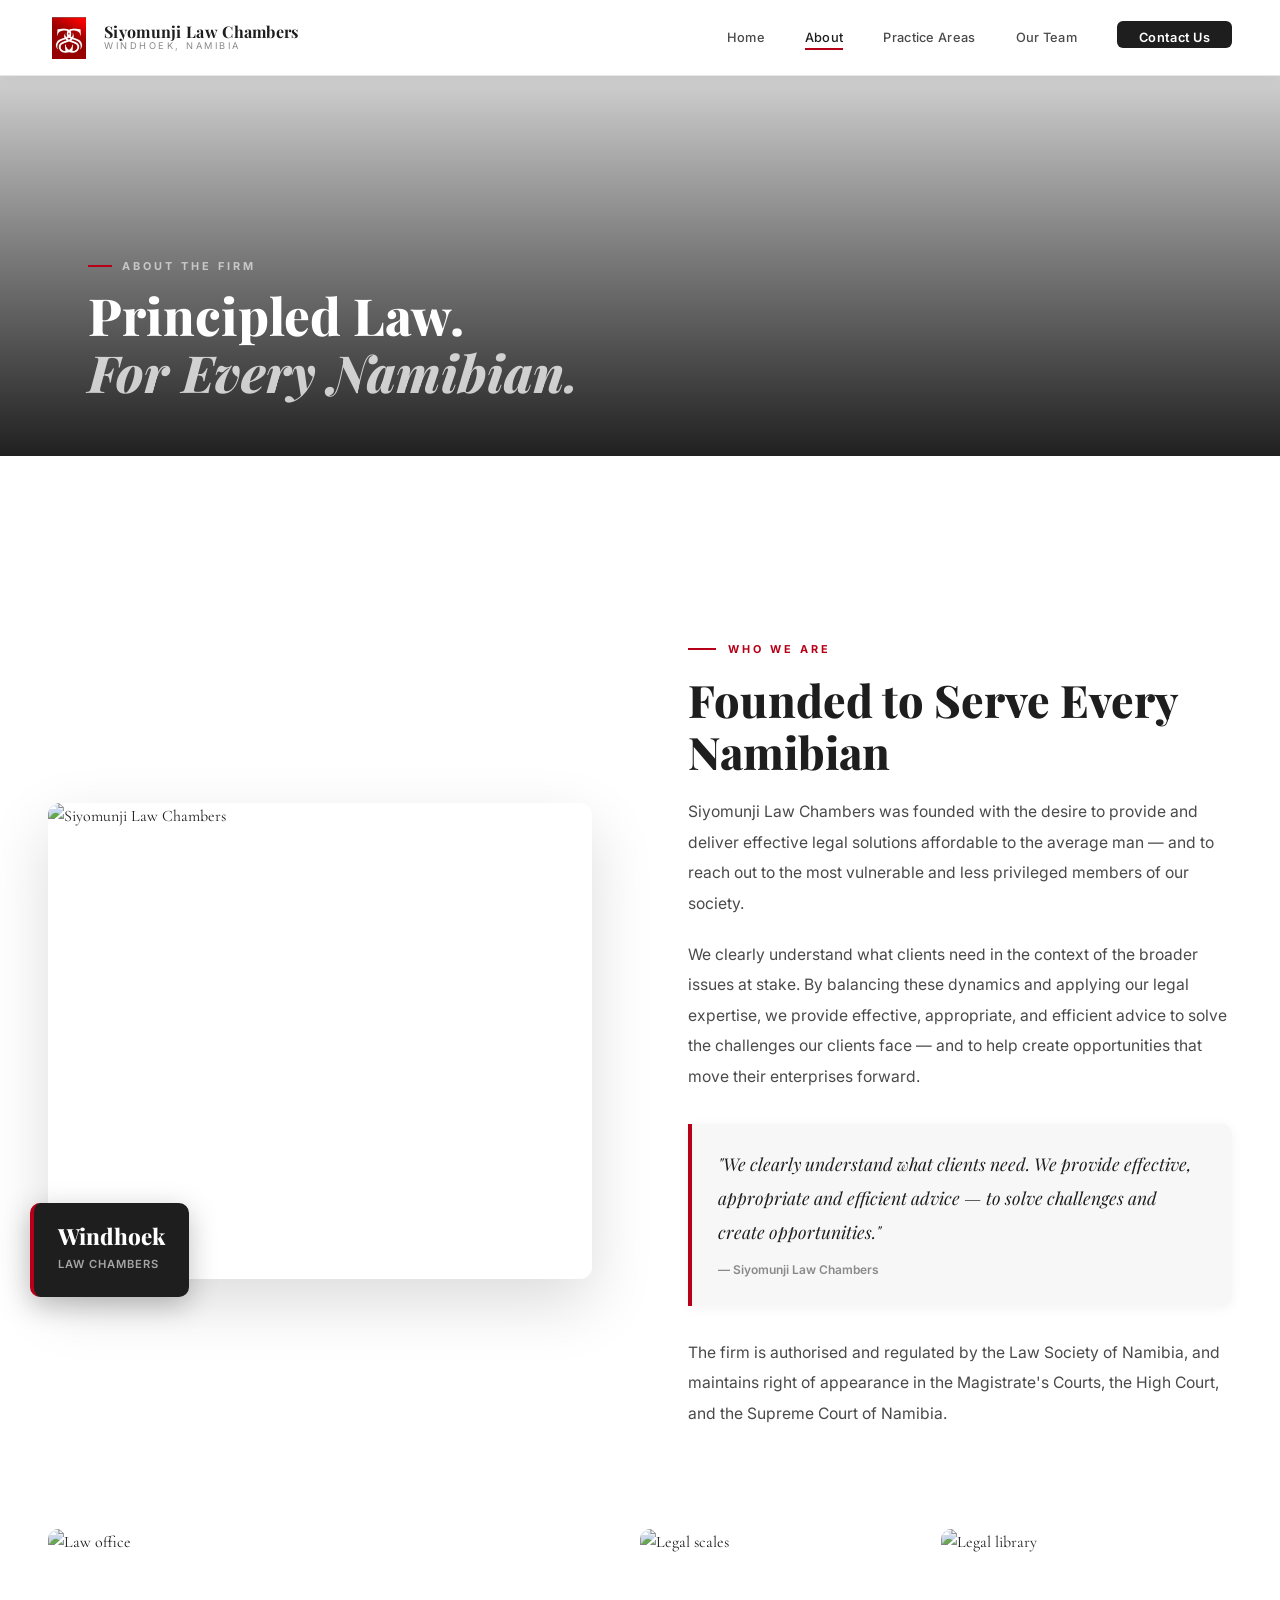
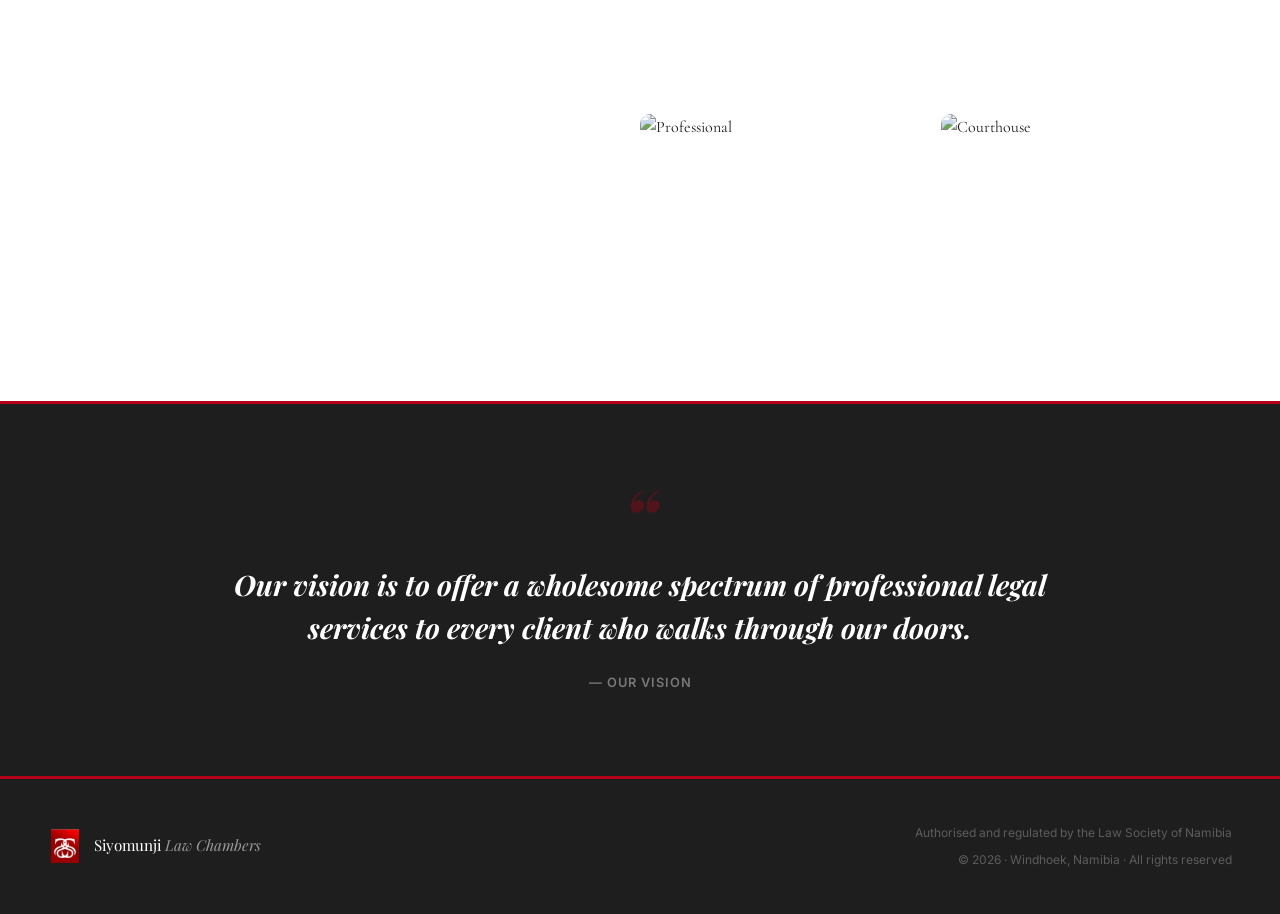
==== about.html @ d8ace4d2 "Reduce site image sizes by 30%" ====
<!DOCTYPE html>
<html lang="en">
<head>
  <meta charset="UTF-8"/><meta name="viewport" content="width=device-width, initial-scale=1.0"/>
  <title>About — Siyomunji Law Chambers</title>
  <meta name="description" content="About Siyomunji Law Chambers — founded to deliver effective, affordable legal solutions to every Namibian."/>
  <link href="https://fonts.googleapis.com/css2?family=Playfair+Display:ital,wght@0,700;0,800;1,700&family=Cormorant+Garamond:ital,wght@0,400;0,600;1,400&family=Inter:wght@300;400;500;600;700&display=swap" rel="stylesheet"/>
  <link rel="stylesheet" href="styles.css"/>
</head>
<body>
<nav>
  <a href="index.html" class="nav-brand">
    <img src="logo.png" alt="Siyomunji Law Chambers" class="nav-logo"/>
    <div class="nav-brand-text">
      <span class="nav-brand-name">Siyomunji Law Chambers</span>
      <span class="nav-brand-sub">Windhoek, Namibia</span>
    </div>
  </a>
  <ul class="nav-links" id="navLinks">
    <li><a href="index.html">Home</a></li>
    <li><a href="about.html" class="active">About</a></li>
    <li><a href="practice.html">Practice Areas</a></li>
    <li><a href="team.html">Our Team</a></li>
    <li><a href="contact.html" class="nav-cta">Contact Us</a></li>
  </ul>
  <button class="hamburger" id="hamburger" aria-label="Toggle menu"><span></span><span></span><span></span></button>
</nav>

<div class="page-hero">
  <div class="page-hero-bg" style="background-image:url('https://images.unsplash.com/photo-1453945619913-79ec89a82c51?auto=format&fit=crop&w=1800&q=85');"></div>
  <div class="page-hero-overlay"></div>
  <div class="page-hero-content">
    <div class="page-hero-eyebrow">About the Firm</div>
    <h1>Principled Law.<br><em>For Every Namibian.</em></h1>
  </div>
</div>

<section class="about-section">
  <div class="section-inner">
    <div class="about-layout">
      <div class="about-photo-wrap fade-up">
        <img class="about-photo" src="https://images.unsplash.com/photo-1568992687947-868a62a9f521?auto=format&fit=crop&w=800&q=85" alt="Siyomunji Law Chambers" loading="lazy"/>
        <div class="about-badge">
          <strong>Windhoek</strong>
          <span>Law Chambers</span>
        </div>
      </div>
      <div class="about-text fade-up">
        <div class="eyebrow">Who We Are</div>
        <h2 class="section-h" style="color:var(--dark)">Founded to Serve Every Namibian</h2>
        <p>Siyomunji Law Chambers was founded with the desire to provide and deliver effective legal solutions affordable to the average man — and to reach out to the most vulnerable and less privileged members of our society.</p>
        <p>We clearly understand what clients need in the context of the broader issues at stake. By balancing these dynamics and applying our legal expertise, we provide effective, appropriate, and efficient advice to solve the challenges our clients face — and to help create opportunities that move their enterprises forward.</p>
        <blockquote class="pull">
          <p>"We clearly understand what clients need. We provide effective, appropriate and efficient advice — to solve challenges and create opportunities."</p>
          <cite>— Siyomunji Law Chambers</cite>
        </blockquote>
        <p>The firm is authorised and regulated by the Law Society of Namibia, and maintains right of appearance in the Magistrate's Courts, the High Court, and the Supreme Court of Namibia.</p>
      </div>
    </div>
    <div class="about-gallery">
      <div class="about-gallery-item fade-up"><img src="https://images.unsplash.com/photo-1611532736597-de2d4265fba3?auto=format&fit=crop&w=900&q=80" alt="Law office" loading="lazy"/></div>
      <div class="about-gallery-item fade-up"><img src="https://images.unsplash.com/photo-1589829545856-d10d557cf95f?auto=format&fit=crop&w=600&q=80" alt="Legal scales" loading="lazy"/></div>
      <div class="about-gallery-item fade-up"><img src="https://images.unsplash.com/photo-1521587760476-6c12a4b040da?auto=format&fit=crop&w=600&q=80" alt="Legal library" loading="lazy"/></div>
      <div class="about-gallery-item fade-up"><img src="https://images.unsplash.com/photo-1507679799987-c73779587ccf?auto=format&fit=crop&w=600&q=80" alt="Professional" loading="lazy"/></div>
      <div class="about-gallery-item fade-up"><img src="https://images.unsplash.com/photo-1542744094-3a31f272c490?auto=format&fit=crop&w=600&q=80" alt="Courthouse" loading="lazy"/></div>
    </div>
  </div>
</section>

<div class="quote-strip">
  <blockquote>Our vision is to offer a wholesome spectrum of professional legal services to every client who walks through our doors.</blockquote>
  <cite>— Our Vision</cite>
</div>

<footer>
  <div class="footer-brand">
    <img src="logo.png" alt="Siyomunji Law Chambers" class="footer-logo"/>
    <span class="footer-brand-text">Siyomunji <em>Law Chambers</em></span>
  </div>
  <div class="footer-right">
    <small>Authorised and regulated by the Law Society of Namibia</small><br>
    <small>&copy; 2026 &middot; Windhoek, Namibia &middot; All rights reserved</small>
  </div>
</footer>
<button class="back-top" id="backTop" aria-label="Back to top"><svg viewBox="0 0 24 24" fill="none" stroke="currentColor" stroke-width="2.5" stroke-linecap="round" stroke-linejoin="round"><polyline points="18 15 12 9 6 15"/></svg></button>
<script>
  window.scrollTo(0,0);
  const obs = new IntersectionObserver(entries => { entries.forEach(e => { if (e.isIntersecting) e.target.classList.add('visible'); }); }, { threshold: 0.1 });
  document.querySelectorAll('.fade-up').forEach(el => obs.observe(el));
  const ham = document.getElementById('hamburger'); const nav = document.getElementById('navLinks');
  ham.addEventListener('click', () => { ham.classList.toggle('open'); nav.classList.toggle('open'); });
  const bt = document.getElementById('backTop');
  window.addEventListener('scroll', () => { bt.classList.toggle('show', window.scrollY > 400); });
  bt.addEventListener('click', () => window.scrollTo({ top: 0, behavior: 'smooth' }));
</script>
</body>
</html>
---- styles.css ----
/* ── RESET & VARS ──────────────────────────────── */
*, *::before, *::after { box-sizing: border-box; margin: 0; padding: 0; }

:root {
  --image-scale: 0.7;
  --crimson:  #b50018;
  --crimson2: #8a0013;
  --dark:     #1e1e1e;
  --charcoal: #2c2c2c;
  --grey:     #4a4a4a;
  --midgrey:  #8a8a8a;
  --lightgrey:#e8e8e8;
  --offwhite: #f7f7f7;
  --cream:    #f0f0f0;
  --white:    #ffffff;
  --text:     #1e1e1e;
  --muted:    #6a6a6a;
}

html { scroll-behavior: smooth; }
body {
  font-family: 'Cormorant Garamond', Georgia, serif;
  color: var(--text); background: var(--white);
  line-height: 1.7; overflow-x: hidden;
}
::-webkit-scrollbar { width: 5px; }
::-webkit-scrollbar-track { background: var(--dark); }
::-webkit-scrollbar-thumb { background: var(--crimson); border-radius: 3px; }

/* ── NAV ───────────────────────────────────────── */
nav {
  position: fixed; top: 0; left: 0; right: 0; z-index: 200;
  display: flex; align-items: center; justify-content: space-between;
  padding: 0 3rem; height: 76px;
  background: rgba(255,255,255,0.97);
  backdrop-filter: blur(20px);
  border-bottom: 1px solid var(--lightgrey);
  box-shadow: 0 1px 12px rgba(0,0,0,0.06);
}
.nav-brand { display: flex; align-items: center; gap: 14px; text-decoration: none; }
.nav-logo { width: 42px; height: 42px; object-fit: contain; }
.nav-brand-text { display: flex; flex-direction: column; line-height: 1.15; }
.nav-brand-name {
  font-family: 'Playfair Display', serif;
  font-size: 1rem; font-weight: 700; color: var(--dark); letter-spacing: 0.3px;
}
.nav-brand-sub {
  font-size: 0.58rem; color: var(--midgrey);
  letter-spacing: 2.5px; text-transform: uppercase; font-family: 'Inter', sans-serif;
}
.nav-links { display: flex; gap: 2.5rem; list-style: none; align-items: center; }
.nav-links a {
  font-family: 'Inter', sans-serif;
  color: var(--grey); font-size: 0.8rem;
  font-weight: 500; text-decoration: none; letter-spacing: 0.3px;
  transition: color 0.2s; position: relative; padding-bottom: 3px;
}
.nav-links a::after {
  content: ''; position: absolute; bottom: -2px; left: 0; right: 0;
  height: 2px; background: var(--crimson);
  transform: scaleX(0); transition: transform 0.25s; transform-origin: left;
}
.nav-links a:hover { color: var(--dark); }
.nav-links a:hover::after, .nav-links a.active::after { transform: scaleX(1); }
.nav-links a.active { color: var(--dark); }
.nav-cta {
  background: var(--dark) !important; color: var(--white) !important;
  padding: 9px 22px; border-radius: 6px; font-weight: 600 !important;
  font-family: 'Inter', sans-serif !important; transition: background 0.2s !important;
}
.nav-cta::after { display: none !important; }
.nav-cta:hover { background: var(--crimson) !important; }

/* ── HAMBURGER ─────────────────────────────────── */
.hamburger {
  display: none; flex-direction: column; justify-content: center;
  gap: 5px; cursor: pointer; padding: 6px; background: none; border: none;
}
.hamburger span { display: block; width: 24px; height: 2px; background: var(--dark); border-radius: 2px; transition: all 0.3s; }
.hamburger.open span:nth-child(1) { transform: translateY(7px) rotate(45deg); }
.hamburger.open span:nth-child(2) { opacity: 0; }
.hamburger.open span:nth-child(3) { transform: translateY(-7px) rotate(-45deg); }

/* ── BUTTONS ───────────────────────────────────── */
.btn {
  display: inline-block; padding: 14px 34px; border-radius: 6px;
  font-family: 'Inter', sans-serif; font-weight: 600; font-size: 0.88rem;
  text-decoration: none; transition: all 0.25s; cursor: pointer; letter-spacing: 0.3px;
}
.btn-primary { background: var(--dark); color: var(--white); box-shadow: 0 4px 16px rgba(0,0,0,0.18); }
.btn-primary:hover { background: var(--crimson); transform: translateY(-2px); box-shadow: 0 10px 28px rgba(181,0,24,0.3); }
.btn-ghost { background: rgba(255,255,255,0.1); color: var(--white); border: 1px solid rgba(255,255,255,0.3); }
.btn-ghost:hover { background: rgba(255,255,255,0.2); border-color: rgba(255,255,255,0.55); }
.btn-outline { background: transparent; color: var(--dark); border: 2px solid var(--dark); }
.btn-outline:hover { background: var(--dark); color: var(--white); }

/* ── PAGE HERO ─────────────────────────────────── */
.page-hero {
  height: 380px; position: relative;
  display: flex; align-items: flex-end; overflow: hidden; margin-top: 76px;
}
.page-hero-bg { position: absolute; inset: 0; background-size: cover; background-position: center 30%; }
.page-hero-overlay {
  position: absolute; inset: 0;
  background: linear-gradient(to top, rgba(20,20,20,0.95) 0%, rgba(20,20,20,0.55) 55%, rgba(20,20,20,0.2) 100%);
}
.page-hero-content { position: relative; z-index: 1; width: 100%; max-width: 1200px; margin: 0 auto; padding: 0 3rem 3.5rem; }
.page-hero-eyebrow {
  display: inline-flex; align-items: center; gap: 10px;
  font-family: 'Inter', sans-serif; font-size: 0.68rem; font-weight: 700;
  letter-spacing: 3px; text-transform: uppercase; color: rgba(255,255,255,0.6); margin-bottom: 0.75rem;
}
.page-hero-eyebrow::before { content: ''; display: block; width: 24px; height: 2px; background: var(--crimson); }
.page-hero h1 {
  font-family: 'Playfair Display', serif;
  font-size: clamp(2.4rem, 4vw, 3.8rem); font-weight: 800; color: var(--white); line-height: 1.1;
}
.page-hero h1 em { color: rgba(255,255,255,0.75); font-style: italic; }

/* ── SECTION COMMONS ───────────────────────────── */
.section-inner { max-width: 1200px; margin: 0 auto; }
.eyebrow {
  display: inline-flex; align-items: center; gap: 12px;
  font-family: 'Inter', sans-serif; font-size: 0.68rem; font-weight: 700;
  letter-spacing: 3px; text-transform: uppercase; color: var(--crimson); margin-bottom: 1rem;
}
.eyebrow::before { content: ''; display: block; width: 28px; height: 2px; background: currentColor; }
.section-h {
  font-family: 'Playfair Display', serif;
  font-size: clamp(2rem, 3.5vw, 3rem); font-weight: 800; line-height: 1.15; margin-bottom: 1.25rem;
}
.section-sub {
  font-family: 'Inter', sans-serif; font-size: 1rem; color: var(--muted); max-width: 600px; line-height: 1.85;
}

/* ── CRED BAR ──────────────────────────────────── */
.cred-bar { background: var(--dark); border-top: 3px solid var(--crimson); padding: 0 3rem; }
.cred-inner { max-width: 1200px; margin: 0 auto; display: flex; align-items: stretch; }
.cred-item {
  flex: 1; display: flex; align-items: center; gap: 1rem;
  padding: 1.75rem 1.5rem; border-right: 1px solid rgba(255,255,255,0.07);
}
.cred-item:last-child { border-right: none; }
.cred-icon { width: 36px; height: 36px; flex-shrink: 0; display: flex; align-items: center; justify-content: center; }
.cred-icon svg { width: 20px; height: 20px; }
.cred-item h4 { font-family: 'Inter', sans-serif; font-size: 0.82rem; font-weight: 700; color: var(--white); margin-bottom: 2px; }
.cred-item p { font-family: 'Inter', sans-serif; font-size: 0.72rem; color: rgba(255,255,255,0.38); line-height: 1.4; }

/* ── IMAGE STRIP ───────────────────────────────── */
.img-strip { display: grid; grid-template-columns: 1fr 1fr 1fr; height: calc(300px * var(--image-scale)); overflow: hidden; }
.img-strip-item { position: relative; overflow: hidden; }
.img-strip-item img { width: 100%; height: 100%; object-fit: cover; filter: brightness(0.6) saturate(0.5) grayscale(0.3); transition: transform 0.6s, filter 0.4s; display: block; }
.img-strip-item:hover img { transform: scale(1.06); filter: brightness(0.45) saturate(0.4) grayscale(0.2); }
.img-strip-label {
  position: absolute; bottom: 1.25rem; left: 1.5rem;
  font-family: 'Inter', sans-serif; font-size: 0.68rem; font-weight: 700;
  letter-spacing: 2.5px; text-transform: uppercase; color: var(--white);
  border-left: 2px solid var(--crimson); padding-left: 10px;
}

/* ── VALUES SECTION ────────────────────────────── */
.values-section { padding: 7rem 3rem; background: var(--offwhite); }
.values-grid { display: grid; grid-template-columns: repeat(3,1fr); gap: 2rem; margin-top: 3.5rem; }
.val-card {
  background: var(--white); border-radius: 12px; padding: 2.25rem 2rem;
  border: 1px solid var(--lightgrey); border-top: 3px solid var(--crimson);
  box-shadow: 0 2px 12px rgba(0,0,0,0.04); transition: transform 0.3s, box-shadow 0.3s;
}
.val-card:hover { transform: translateY(-4px); box-shadow: 0 12px 36px rgba(0,0,0,0.1); }
.val-icon { width: 44px; height: 44px; background: var(--dark); border-radius: 8px; display: flex; align-items: center; justify-content: center; margin-bottom: 1.25rem; }
.val-icon svg { width: 22px; height: 22px; }
.val-card h3 { font-family: 'Playfair Display', serif; font-size: 1.25rem; font-weight: 700; color: var(--dark); margin-bottom: 0.65rem; }
.val-card p { font-family: 'Inter', sans-serif; font-size: 0.9rem; color: var(--muted); line-height: 1.8; }

/* ── ABOUT SECTION ─────────────────────────────── */
.about-section { padding: 7rem 3rem; background: var(--white); }
.about-layout { display: grid; grid-template-columns: 1fr 1fr; gap: 6rem; align-items: center; margin-top: 4rem; }
.about-photo-wrap { position: relative; }
.about-photo { width: 100%; aspect-ratio: 8/7; object-fit: cover; border-radius: 12px; display: block; box-shadow: 0 24px 64px rgba(0,0,0,0.14); filter: grayscale(15%); }
.about-badge {
  position: absolute; bottom: -18px; left: -18px;
  background: var(--dark); border-radius: 10px; padding: 1.25rem 1.5rem;
  box-shadow: 0 8px 28px rgba(0,0,0,0.25); color: var(--white);
  border-left: 4px solid var(--crimson);
}
.about-badge strong { display: block; font-family: 'Playfair Display', serif; font-size: 1.4rem; font-weight: 800; line-height: 1.2; }
.about-badge span { font-family: 'Inter', sans-serif; font-size: 0.7rem; font-weight: 600; opacity: 0.6; text-transform: uppercase; letter-spacing: 1px; }
.about-text p { font-family: 'Inter', sans-serif; font-size: 0.98rem; color: var(--grey); line-height: 1.95; margin-bottom: 1.25rem; }
blockquote.pull {
  margin: 2rem 0; padding: 1.4rem 1.6rem;
  background: var(--offwhite); border-left: 4px solid var(--crimson); border-radius: 0 10px 10px 0;
  box-shadow: 0 2px 12px rgba(0,0,0,0.05);
}
blockquote.pull p { font-family: 'Playfair Display', serif; font-size: 1.1rem; font-style: italic; color: var(--dark); margin: 0 0 0.4rem; }
blockquote.pull cite { font-family: 'Inter', sans-serif; font-size: 0.75rem; color: var(--midgrey); font-style: normal; font-weight: 600; }

/* ── ABOUT GALLERY ─────────────────────────────── */
.about-gallery { display: grid; grid-template-columns: 2fr 1fr 1fr; grid-template-rows: calc(250px * var(--image-scale)) calc(250px * var(--image-scale)); gap: 10px; margin-top: 5rem; }
.about-gallery-item { border-radius: 10px; overflow: hidden; }
.about-gallery-item img { width: 100%; height: 100%; object-fit: cover; filter: grayscale(20%) saturate(0.85); transition: transform 0.5s, filter 0.4s; display: block; }
.about-gallery-item:hover img { transform: scale(1.05); filter: grayscale(0%) saturate(1); }
.about-gallery-item:first-child { grid-row: 1 / 3; }

/* ── PRACTICE / SERVICES ───────────────────────── */
.practice-section { padding: 7rem 3rem; background: var(--charcoal); }
.practice-section .section-h { color: var(--white); }
.practice-section .section-sub { color: rgba(255,255,255,0.45); }
.practice-grid { display: grid; grid-template-columns: repeat(2,1fr); gap: 1.5rem; margin-top: 3.5rem; }
.prac-card { border-radius: 12px; overflow: hidden; border: 1px solid rgba(255,255,255,0.07); transition: all 0.3s; }
.prac-img { width: 100%; height: calc(200px * var(--image-scale)); object-fit: cover; display: block; filter: brightness(0.4) grayscale(0.5); transition: filter 0.4s, transform 0.4s; }
.prac-card:hover .prac-img { filter: brightness(0.3) grayscale(0.3); transform: scale(1.04); }
.prac-body { padding: 1.5rem 1.75rem 1.875rem; background: rgba(30,30,30,0.96); }
.prac-line { width: 28px; height: 2px; background: var(--crimson); border-radius: 2px; margin-bottom: 0.75rem; transition: width 0.3s; }
.prac-card:hover .prac-line { width: 56px; }
.prac-body h3 { font-family: 'Playfair Display', serif; font-size: 1.15rem; font-weight: 700; color: var(--white); margin-bottom: 0.5rem; }
.prac-body ul { list-style: none; margin-top: 0.6rem; }
.prac-body ul li { font-family: 'Inter', sans-serif; font-size: 0.82rem; color: rgba(255,255,255,0.42); line-height: 1.9; padding-left: 1rem; position: relative; }
.prac-body ul li::before { content: '—'; position: absolute; left: 0; color: var(--crimson); font-size: 0.7rem; top: 0.3rem; }

/* ── TEAM SECTION ──────────────────────────────── */
.team-section { padding: 7rem 3rem; background: var(--offwhite); }
.team-grid { display: grid; grid-template-columns: repeat(4,1fr); gap: 1.75rem; margin-top: 3.5rem; }
.team-card { background: var(--white); border-radius: 12px; overflow: hidden; box-shadow: 0 2px 14px rgba(0,0,0,0.07); transition: transform 0.3s, box-shadow 0.3s; }
.team-card:hover { transform: translateY(-4px); box-shadow: 0 14px 40px rgba(0,0,0,0.12); }
.team-photo { width: 100%; aspect-ratio: 10/7; object-fit: cover; display: block; filter: grayscale(25%); transition: filter 0.3s; }
.team-card:hover .team-photo { filter: grayscale(0%); }
.team-info { padding: 1.25rem 1.25rem 1.5rem; border-top: 3px solid var(--crimson); }
.team-info h4 { font-family: 'Playfair Display', serif; font-size: 1rem; font-weight: 700; color: var(--dark); margin-bottom: 4px; }
.team-info span { font-family: 'Inter', sans-serif; font-size: 0.72rem; font-weight: 600; color: var(--midgrey); letter-spacing: 0.5px; text-transform: uppercase; }

/* ── PARTNER FEATURE ───────────────────────────── */
.partner-section { padding: 7rem 3rem; background: var(--white); }
.partner-layout { display: grid; grid-template-columns: 1fr 1.4fr; gap: 5rem; align-items: center; margin-top: 4rem; }
.partner-photo-wrap { position: relative; }
.partner-photo { width: 100%; aspect-ratio: 15/14; object-fit: cover; border-radius: 12px; display: block; box-shadow: 0 24px 64px rgba(0,0,0,0.12); filter: grayscale(15%); }
.partner-badge {
  position: absolute; top: 2rem; right: -1.5rem;
  background: var(--dark); color: var(--white); border-radius: 8px;
  padding: 1rem 1.25rem; text-align: center;
  box-shadow: 0 8px 24px rgba(0,0,0,0.2); border-top: 3px solid var(--crimson);
}
.partner-badge strong { display: block; font-family: 'Playfair Display', serif; font-size: 1.8rem; font-weight: 800; line-height: 1; }
.partner-badge span { font-family: 'Inter', sans-serif; font-size: 0.65rem; font-weight: 600; letter-spacing: 1px; text-transform: uppercase; opacity: 0.6; }
.partner-text p { font-family: 'Inter', sans-serif; font-size: 0.97rem; color: var(--grey); line-height: 1.95; margin-bottom: 1.1rem; }
.partner-expertise { margin-top: 2rem; }
.partner-expertise h4 { font-family: 'Inter', sans-serif; font-size: 0.7rem; font-weight: 700; letter-spacing: 2px; text-transform: uppercase; color: var(--crimson); margin-bottom: 1rem; }
.expertise-tags { display: flex; flex-wrap: wrap; gap: 0.5rem; }
.etag { font-family: 'Inter', sans-serif; font-size: 0.78rem; font-weight: 600; padding: 5px 13px; border-radius: 100px; background: var(--offwhite); border: 1px solid var(--lightgrey); color: var(--dark); }

/* ── QUOTE / CTA STRIP ─────────────────────────── */
.quote-strip { background: var(--dark); padding: 5rem 3rem; text-align: center; border-top: 3px solid var(--crimson); }
.quote-strip blockquote {
  max-width: 820px; margin: 0 auto;
  font-family: 'Playfair Display', serif; font-size: clamp(1.2rem,2.2vw,1.9rem);
  font-weight: 700; font-style: italic; color: var(--white); line-height: 1.5; margin-bottom: 1.25rem;
}
.quote-strip blockquote::before {
  content: '\201C'; display: block; font-size: 5rem; color: rgba(181,0,24,0.35);
  line-height: 0.8; margin-bottom: 1rem;
}
.quote-strip cite { font-family: 'Inter', sans-serif; font-size: 0.8rem; color: rgba(255,255,255,0.4); font-style: normal; font-weight: 600; letter-spacing: 1px; text-transform: uppercase; }

/* ── CONTACT SECTION ───────────────────────────── */
.contact-section { padding: 7rem 3rem; background: var(--offwhite); }
.contact-layout { display: grid; grid-template-columns: 1fr 1.4fr; gap: 4rem; align-items: start; margin-top: 3.5rem; }
.contact-stack { display: flex; flex-direction: column; gap: 1rem; }
.cinfo {
  display: flex; gap: 1.25rem; align-items: flex-start;
  background: var(--white); border-radius: 12px; padding: 1.4rem 1.5rem;
  border: 1px solid var(--lightgrey); transition: box-shadow 0.2s, transform 0.2s;
}
.cinfo:hover { box-shadow: 0 6px 24px rgba(0,0,0,0.08); transform: translateY(-2px); }
.cinfo-ico { width: 42px; height: 42px; flex-shrink: 0; background: var(--dark); border-radius: 8px; display: flex; align-items: center; justify-content: center; }
.cinfo-ico svg { width: 18px; height: 18px; }
.cinfo h4 { font-family: 'Inter', sans-serif; font-size: 0.65rem; font-weight: 700; letter-spacing: 2px; text-transform: uppercase; color: var(--crimson); margin-bottom: 4px; }
.cinfo p, .cinfo a { font-family: 'Inter', sans-serif; font-size: 0.92rem; color: var(--text); text-decoration: none; line-height: 1.6; }
.cinfo a:hover { color: var(--crimson); }

.contact-right { display: flex; flex-direction: column; gap: 1.5rem; }
.map-frame { border-radius: 14px; overflow: hidden; border: 1px solid var(--lightgrey); box-shadow: 0 6px 24px rgba(0,0,0,0.07); height: 260px; }
.map-frame iframe { width: 100%; height: 100%; border: none; display: block; }

.contact-form { background: var(--white); border-radius: 14px; padding: 2rem 2rem 2.25rem; border: 1px solid var(--lightgrey); box-shadow: 0 4px 16px rgba(0,0,0,0.05); }
.contact-form h3 { font-family: 'Playfair Display', serif; font-size: 1.35rem; font-weight: 700; color: var(--dark); margin-bottom: 1.25rem; }
.form-row { display: grid; grid-template-columns: 1fr 1fr; gap: 1rem; }
.form-group { display: flex; flex-direction: column; gap: 6px; margin-bottom: 1rem; }
.form-group label { font-family: 'Inter', sans-serif; font-size: 0.68rem; font-weight: 700; letter-spacing: 1.5px; text-transform: uppercase; color: var(--muted); }
.form-group input, .form-group select, .form-group textarea {
  border: 1px solid var(--lightgrey); border-radius: 8px; padding: 11px 14px;
  font-size: 0.92rem; font-family: 'Inter', sans-serif; color: var(--text);
  background: var(--offwhite); transition: border-color 0.2s, box-shadow 0.2s; outline: none;
}
.form-group input:focus, .form-group select:focus, .form-group textarea:focus {
  border-color: var(--dark); box-shadow: 0 0 0 3px rgba(30,30,30,0.08); background: var(--white);
}
.form-group textarea { resize: vertical; min-height: 110px; }
.form-status { font-family: 'Inter', sans-serif; font-size: 0.85rem; padding: 10px 14px; border-radius: 7px; display: none; margin-top: 0.5rem; }
.form-status.success { background: #f0f9f0; color: #2e7d32; border: 1px solid #c8e6c9; display: block; }
.form-status.error { background: #fdf3f3; color: #c62828; border: 1px solid #f5c6c6; display: block; }

/* ── HOURS BLOCK ───────────────────────────────── */
.hours-block { background: var(--white); border-radius: 12px; padding: 1.5rem; border: 1px solid var(--lightgrey); }
.hours-block h4 { font-family: 'Inter', sans-serif; font-size: 0.65rem; font-weight: 700; letter-spacing: 2px; text-transform: uppercase; color: var(--crimson); margin-bottom: 1rem; }
.hrow { display: flex; justify-content: space-between; font-family: 'Inter', sans-serif; font-size: 0.875rem; padding: 9px 0; border-bottom: 1px solid var(--cream); color: var(--grey); }
.hrow:last-child { border-bottom: none; }
.hrow span:last-child { font-weight: 700; color: var(--dark); }

/* ── FOOTER ────────────────────────────────────── */
footer {
  background: var(--dark); padding: 2.5rem 3rem;
  display: flex; flex-wrap: wrap; align-items: center; justify-content: space-between; gap: 1rem;
  border-top: 3px solid var(--crimson);
}
.footer-brand { display: flex; align-items: center; gap: 12px; }
.footer-logo { width: 34px; height: 34px; object-fit: contain; }
.footer-brand-text { font-family: 'Playfair Display', serif; color: var(--white); font-size: 0.95rem; }
.footer-brand-text em { color: rgba(255,255,255,0.55); font-style: italic; }
.footer-right { text-align: right; }
footer small { font-family: 'Inter', sans-serif; color: rgba(255,255,255,0.28); font-size: 0.75rem; line-height: 1.8; }

/* ── FADE / BACK-TO-TOP ────────────────────────── */
.fade-up { opacity: 0; transform: translateY(22px); transition: opacity 0.55s ease, transform 0.55s ease; }
.fade-up.visible { opacity: 1; transform: translateY(0); }
.back-top {
  position: fixed; bottom: 2rem; right: 2rem; z-index: 300;
  width: 44px; height: 44px; border-radius: 50%;
  background: var(--dark); color: var(--white); border: none; cursor: pointer;
  display: flex; align-items: center; justify-content: center;
  box-shadow: 0 4px 16px rgba(0,0,0,0.25);
  opacity: 0; transform: translateY(12px); transition: opacity 0.3s, transform 0.3s; pointer-events: none;
}
.back-top.show { opacity: 1; transform: translateY(0); pointer-events: auto; }
.back-top:hover { background: var(--crimson); }
.back-top svg { width: 18px; height: 18px; }

/* ── RESPONSIVE ────────────────────────────────── */
@media (max-width: 960px) {
  nav { padding: 0 1.5rem; }
  .about-layout, .partner-layout { grid-template-columns: 1fr; gap: 3.5rem; }
  .practice-grid { grid-template-columns: 1fr 1fr; }
  .team-grid { grid-template-columns: 1fr 1fr; }
  .values-grid { grid-template-columns: 1fr 1fr; }
  .contact-layout { grid-template-columns: 1fr; }
  .about-gallery { grid-template-columns: 1fr 1fr; grid-template-rows: calc(200px * var(--image-scale)) calc(200px * var(--image-scale)); }
  .about-gallery-item:first-child { grid-row: auto; }
  .img-strip { grid-template-columns: 1fr 1fr; }
  .img-strip-item:last-child { display: none; }
  .cred-inner { flex-wrap: wrap; }
  .cred-item { flex: 1 1 45%; border-right: none; border-bottom: 1px solid rgba(255,255,255,0.05); }
  .about-section, .practice-section, .contact-section, .values-section, .team-section, .partner-section { padding: 5rem 1.5rem; }
  .page-hero-content { padding: 0 1.5rem 3rem; }
  .quote-strip { padding: 4rem 1.5rem; }
  .cred-bar { padding: 0 1.5rem; }
}
@media (max-width: 600px) {
  .nav-links { display: none; flex-direction: column; gap: 0; position: fixed; top: 76px; left: 0; right: 0; background: rgba(255,255,255,0.98); padding: 1.5rem 2rem 2rem; border-bottom: 1px solid var(--lightgrey); box-shadow: 0 8px 24px rgba(0,0,0,0.1); }
  .nav-links.open { display: flex; }
  .nav-links li { width: 100%; }
  .nav-links a { display: block; padding: 0.75rem 0; font-size: 1rem; color: var(--dark); border-bottom: 1px solid var(--lightgrey); }
  .nav-links a::after { display: none; }
  .nav-cta { display: inline-block; margin-top: 0.75rem; text-align: center; }
  .hamburger { display: flex; }
  .practice-grid { grid-template-columns: 1fr; }
  .team-grid { grid-template-columns: 1fr 1fr; }
  .values-grid { grid-template-columns: 1fr; }
  .img-strip { grid-template-columns: 1fr; }
  .img-strip-item:not(:first-child) { display: none; }
  .form-row { grid-template-columns: 1fr; }
  .about-gallery { grid-template-columns: 1fr; grid-template-rows: repeat(3, calc(180px * var(--image-scale))); }
  .partner-badge { right: 0; top: 1rem; }
  footer { padding: 2rem 1.5rem; }
  .footer-right { text-align: left; }
}
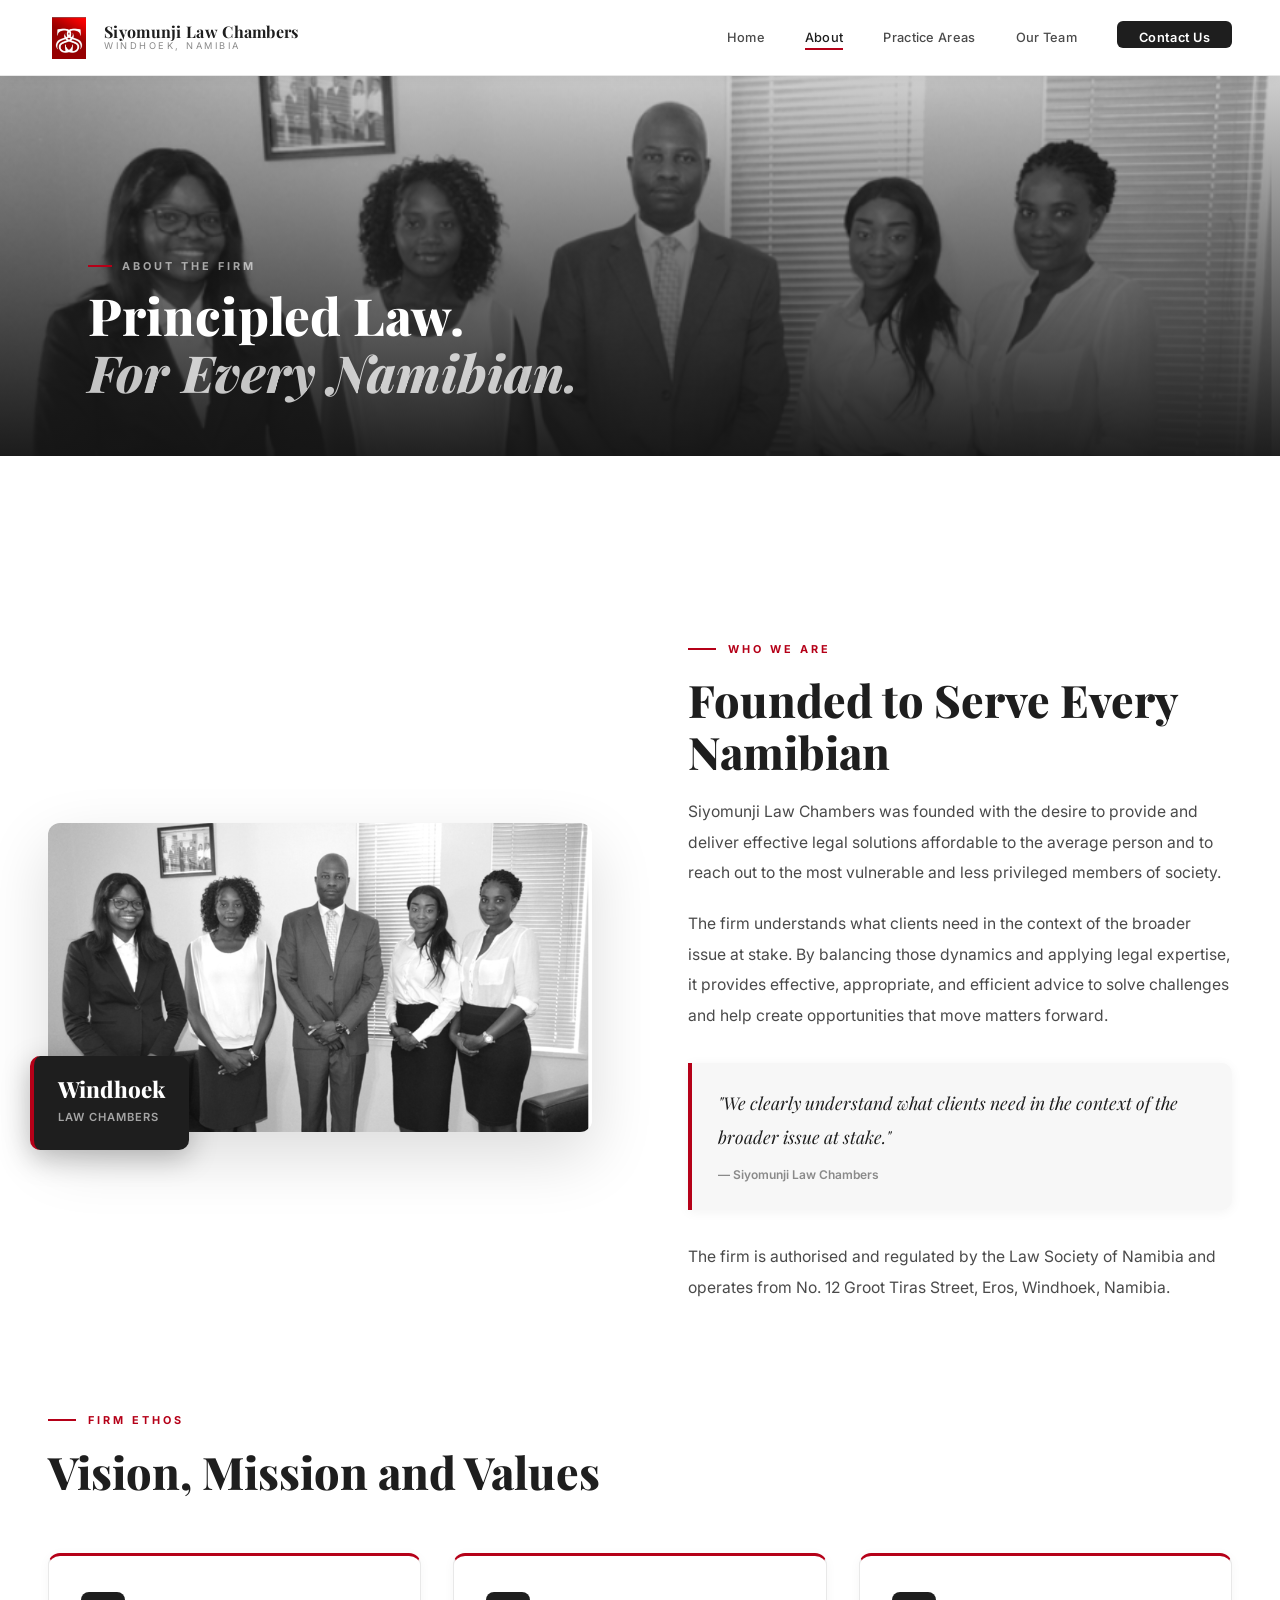
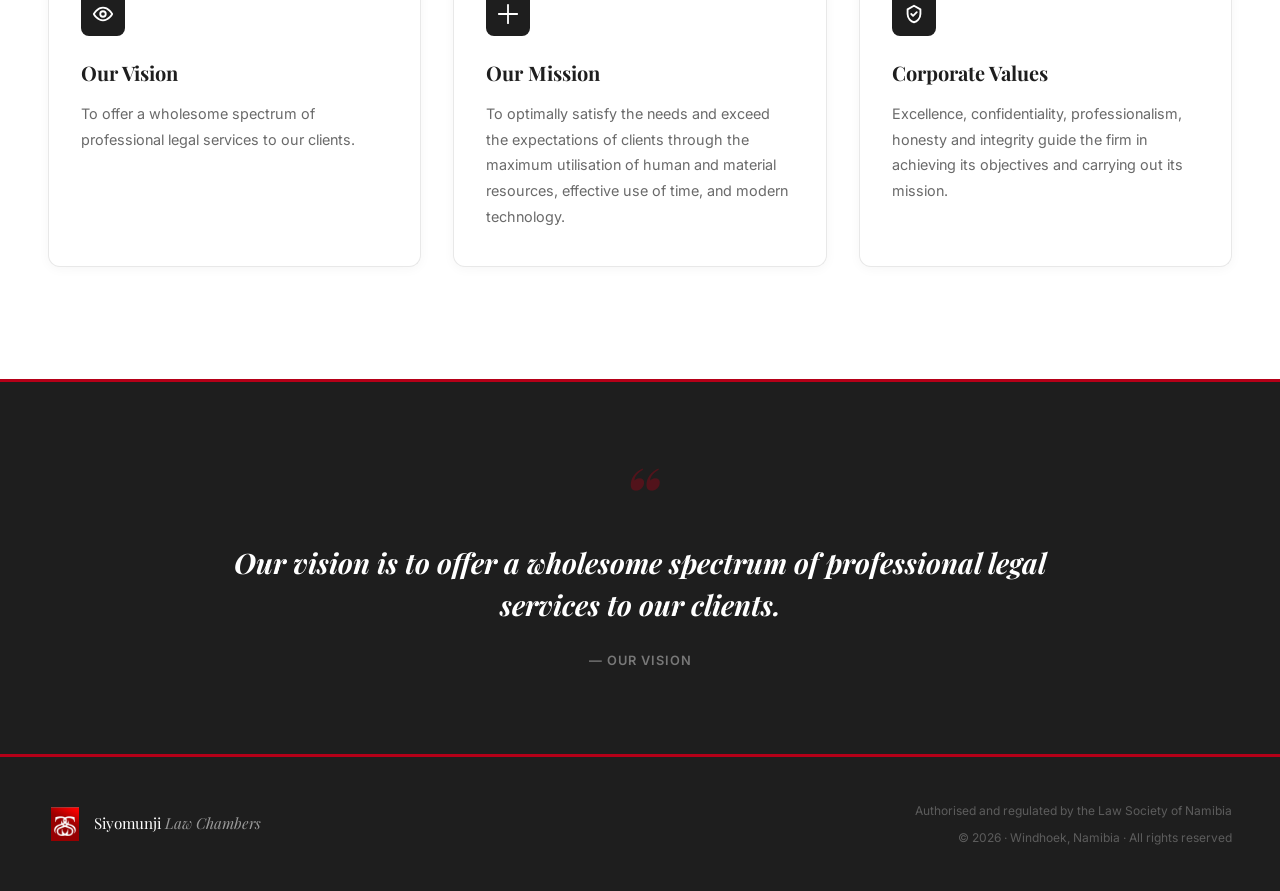
==== commit d0e8b5d9: "feat: update site pages, styles, and add team/founder images Co-Authored-By: Claude Sonnet 4.6 <nore" ====
--- a/about.html
+++ b/about.html
@@ -2,8 +2,8 @@
 <html lang="en">
 <head>
   <meta charset="UTF-8"/><meta name="viewport" content="width=device-width, initial-scale=1.0"/>
-  <title>About — Siyomunji Law Chambers</title>
-  <meta name="description" content="About Siyomunji Law Chambers — founded to deliver effective, affordable legal solutions to every Namibian."/>
+  <title>About - Siyomunji Law Chambers</title>
+  <meta name="description" content="About Siyomunji Law Chambers - founded to provide effective legal solutions affordable to the average person and to serve vulnerable members of society."/>
   <link href="https://fonts.googleapis.com/css2?family=Playfair+Display:ital,wght@0,700;0,800;1,700&family=Cormorant+Garamond:ital,wght@0,400;0,600;1,400&family=Inter:wght@300;400;500;600;700&display=swap" rel="stylesheet"/>
   <link rel="stylesheet" href="styles.css"/>
 </head>
@@ -27,7 +27,7 @@
 </nav>
 
 <div class="page-hero">
-  <div class="page-hero-bg" style="background-image:url('https://images.unsplash.com/photo-1453945619913-79ec89a82c51?auto=format&fit=crop&w=1800&q=85');"></div>
+  <div class="page-hero-bg" style="background-image:url('team%20picture.png');background-position:center 22%;"></div>
   <div class="page-hero-overlay"></div>
   <div class="page-hero-content">
     <div class="page-hero-eyebrow">About the Firm</div>
@@ -39,7 +39,7 @@
   <div class="section-inner">
     <div class="about-layout">
       <div class="about-photo-wrap fade-up">
-        <img class="about-photo" src="https://images.unsplash.com/photo-1568992687947-868a62a9f521?auto=format&fit=crop&w=800&q=85" alt="Siyomunji Law Chambers" loading="lazy"/>
+        <img class="about-photo" src="team picture.png" alt="Siyomunji Law Chambers staff complement" loading="lazy"/>
         <div class="about-badge">
           <strong>Windhoek</strong>
           <span>Law Chambers</span>
@@ -48,28 +48,43 @@
       <div class="about-text fade-up">
         <div class="eyebrow">Who We Are</div>
         <h2 class="section-h" style="color:var(--dark)">Founded to Serve Every Namibian</h2>
-        <p>Siyomunji Law Chambers was founded with the desire to provide and deliver effective legal solutions affordable to the average man — and to reach out to the most vulnerable and less privileged members of our society.</p>
-        <p>We clearly understand what clients need in the context of the broader issues at stake. By balancing these dynamics and applying our legal expertise, we provide effective, appropriate, and efficient advice to solve the challenges our clients face — and to help create opportunities that move their enterprises forward.</p>
+        <p>Siyomunji Law Chambers was founded with the desire to provide and deliver effective legal solutions affordable to the average person and to reach out to the most vulnerable and less privileged members of society.</p>
+        <p>The firm understands what clients need in the context of the broader issue at stake. By balancing those dynamics and applying legal expertise, it provides effective, appropriate, and efficient advice to solve challenges and help create opportunities that move matters forward.</p>
         <blockquote class="pull">
-          <p>"We clearly understand what clients need. We provide effective, appropriate and efficient advice — to solve challenges and create opportunities."</p>
-          <cite>— Siyomunji Law Chambers</cite>
+          <p>"We clearly understand what clients need in the context of the broader issue at stake."</p>
+          <cite>&mdash; Siyomunji Law Chambers</cite>
         </blockquote>
-        <p>The firm is authorised and regulated by the Law Society of Namibia, and maintains right of appearance in the Magistrate's Courts, the High Court, and the Supreme Court of Namibia.</p>
+        <p>The firm is authorised and regulated by the Law Society of Namibia and operates from No. 12 Groot Tiras Street, Eros, Windhoek, Namibia.</p>
       </div>
     </div>
-    <div class="about-gallery">
-      <div class="about-gallery-item fade-up"><img src="https://images.unsplash.com/photo-1611532736597-de2d4265fba3?auto=format&fit=crop&w=900&q=80" alt="Law office" loading="lazy"/></div>
-      <div class="about-gallery-item fade-up"><img src="https://images.unsplash.com/photo-1589829545856-d10d557cf95f?auto=format&fit=crop&w=600&q=80" alt="Legal scales" loading="lazy"/></div>
-      <div class="about-gallery-item fade-up"><img src="https://images.unsplash.com/photo-1521587760476-6c12a4b040da?auto=format&fit=crop&w=600&q=80" alt="Legal library" loading="lazy"/></div>
-      <div class="about-gallery-item fade-up"><img src="https://images.unsplash.com/photo-1507679799987-c73779587ccf?auto=format&fit=crop&w=600&q=80" alt="Professional" loading="lazy"/></div>
-      <div class="about-gallery-item fade-up"><img src="https://images.unsplash.com/photo-1542744094-3a31f272c490?auto=format&fit=crop&w=600&q=80" alt="Courthouse" loading="lazy"/></div>
+
+    <div style="margin-top:5rem;">
+      <div class="eyebrow">Firm Ethos</div>
+      <h2 class="section-h" style="color:var(--dark)">Vision, Mission and Values</h2>
+      <div class="values-grid">
+        <div class="val-card fade-up">
+          <div class="val-icon"><svg viewBox="0 0 24 24" fill="none" stroke="white" stroke-width="2" stroke-linecap="round" stroke-linejoin="round"><path d="M2 12s3.5-7 10-7 10 7 10 7-3.5 7-10 7-10-7-10-7Z"/><circle cx="12" cy="12" r="3"/></svg></div>
+          <h3>Our Vision</h3>
+          <p>To offer a wholesome spectrum of professional legal services to our clients.</p>
+        </div>
+        <div class="val-card fade-up">
+          <div class="val-icon"><svg viewBox="0 0 24 24" fill="none" stroke="white" stroke-width="2" stroke-linecap="round" stroke-linejoin="round"><path d="M12 2v20"/><path d="M2 12h20"/></svg></div>
+          <h3>Our Mission</h3>
+          <p>To optimally satisfy the needs and exceed the expectations of clients through the maximum utilisation of human and material resources, effective use of time, and modern technology.</p>
+        </div>
+        <div class="val-card fade-up">
+          <div class="val-icon"><svg viewBox="0 0 24 24" fill="none" stroke="white" stroke-width="2" stroke-linecap="round" stroke-linejoin="round"><path d="m9 12 2 2 4-4"/><path d="M12 3l7 4v5c0 5-3.8 8.4-7 9-3.2-.6-7-4-7-9V7l7-4Z"/></svg></div>
+          <h3>Corporate Values</h3>
+          <p>Excellence, confidentiality, professionalism, honesty and integrity guide the firm in achieving its objectives and carrying out its mission.</p>
+        </div>
+      </div>
     </div>
   </div>
 </section>
 
 <div class="quote-strip">
-  <blockquote>Our vision is to offer a wholesome spectrum of professional legal services to every client who walks through our doors.</blockquote>
-  <cite>— Our Vision</cite>
+  <blockquote>Our vision is to offer a wholesome spectrum of professional legal services to our clients.</blockquote>
+  <cite>&mdash; Our Vision</cite>
 </div>
 
 <footer>
--- a/styles.css
+++ b/styles.css
@@ -176,7 +176,7 @@
 .about-section { padding: 7rem 3rem; background: var(--white); }
 .about-layout { display: grid; grid-template-columns: 1fr 1fr; gap: 6rem; align-items: center; margin-top: 4rem; }
 .about-photo-wrap { position: relative; }
-.about-photo { width: 100%; aspect-ratio: 8/7; object-fit: cover; border-radius: 12px; display: block; box-shadow: 0 24px 64px rgba(0,0,0,0.14); filter: grayscale(15%); }
+.about-photo { width: 100%; aspect-ratio: 8 / 4.55; object-fit: cover; border-radius: 12px; display: block; box-shadow: 0 24px 64px rgba(0,0,0,0.14); filter: grayscale(15%); }
 .about-badge {
   position: absolute; bottom: -18px; left: -18px;
   background: var(--dark); border-radius: 10px; padding: 1.25rem 1.5rem;
@@ -215,7 +215,7 @@
 .prac-body h3 { font-family: 'Playfair Display', serif; font-size: 1.15rem; font-weight: 700; color: var(--white); margin-bottom: 0.5rem; }
 .prac-body ul { list-style: none; margin-top: 0.6rem; }
 .prac-body ul li { font-family: 'Inter', sans-serif; font-size: 0.82rem; color: rgba(255,255,255,0.42); line-height: 1.9; padding-left: 1rem; position: relative; }
-.prac-body ul li::before { content: '—'; position: absolute; left: 0; color: var(--crimson); font-size: 0.7rem; top: 0.3rem; }
+.prac-body ul li::before { content: '-'; position: absolute; left: 0; color: var(--crimson); font-size: 0.7rem; top: 0.3rem; }
 
 /* ── TEAM SECTION ──────────────────────────────── */
 .team-section { padding: 7rem 3rem; background: var(--offwhite); }
@@ -227,12 +227,43 @@
 .team-info { padding: 1.25rem 1.25rem 1.5rem; border-top: 3px solid var(--crimson); }
 .team-info h4 { font-family: 'Playfair Display', serif; font-size: 1rem; font-weight: 700; color: var(--dark); margin-bottom: 4px; }
 .team-info span { font-family: 'Inter', sans-serif; font-size: 0.72rem; font-weight: 600; color: var(--midgrey); letter-spacing: 0.5px; text-transform: uppercase; }
+.staff-feature { display: grid; grid-template-columns: 1.15fr 1fr; gap: 2rem; margin-top: 3.5rem; align-items: center; }
+.staff-feature-photo {
+  overflow: hidden; border-radius: 12px;
+  box-shadow: 0 18px 48px rgba(0,0,0,0.12);
+}
+.staff-feature-photo img {
+  width: 100%; aspect-ratio: 16 / 10; object-fit: cover;
+  display: block; filter: grayscale(10%);
+}
+.staff-feature-card {
+  background: var(--white); border-radius: 12px; padding: 2rem;
+  border: 1px solid var(--lightgrey); box-shadow: 0 8px 28px rgba(0,0,0,0.06);
+}
+.staff-feature-card h3 {
+  font-family: 'Playfair Display', serif; font-size: 1.55rem;
+  color: var(--dark); margin-bottom: 0.8rem;
+}
+.staff-feature-card p {
+  font-family: 'Inter', sans-serif; font-size: 0.95rem;
+  color: var(--grey); line-height: 1.85; margin-bottom: 1rem;
+}
+.staff-points { list-style: none; display: grid; gap: 0.65rem; }
+.staff-points li {
+  font-family: 'Inter', sans-serif; font-size: 0.86rem; color: var(--dark);
+  padding-left: 1rem; position: relative;
+}
+.staff-points li::before {
+  content: '';
+  position: absolute; left: 0; top: 0.65rem;
+  width: 6px; height: 6px; border-radius: 999px; background: var(--crimson);
+}
 
 /* ── PARTNER FEATURE ───────────────────────────── */
 .partner-section { padding: 7rem 3rem; background: var(--white); }
 .partner-layout { display: grid; grid-template-columns: 1fr 1.4fr; gap: 5rem; align-items: center; margin-top: 4rem; }
-.partner-photo-wrap { position: relative; }
-.partner-photo { width: 100%; aspect-ratio: 15/14; object-fit: cover; border-radius: 12px; display: block; box-shadow: 0 24px 64px rgba(0,0,0,0.12); filter: grayscale(15%); }
+.partner-photo-wrap { position: relative; max-width: 65%; margin: 0 auto; }
+.partner-photo { width: 100%; aspect-ratio: 15/14; object-fit: cover; object-position: center top; border-radius: 12px; display: block; box-shadow: 0 24px 64px rgba(0,0,0,0.12); filter: grayscale(15%); }
 .partner-badge {
   position: absolute; top: 2rem; right: -1.5rem;
   background: var(--dark); color: var(--white); border-radius: 8px;
@@ -277,8 +308,83 @@
 .cinfo a:hover { color: var(--crimson); }
 
 .contact-right { display: flex; flex-direction: column; gap: 1.5rem; }
-.map-frame { border-radius: 14px; overflow: hidden; border: 1px solid var(--lightgrey); box-shadow: 0 6px 24px rgba(0,0,0,0.07); height: 260px; }
-.map-frame iframe { width: 100%; height: 100%; border: none; display: block; }
+.map-frame {
+  position: relative;
+  border-radius: 14px;
+  overflow: hidden;
+  border: 1px solid var(--lightgrey);
+  box-shadow: 0 6px 24px rgba(0,0,0,0.07);
+  min-height: 260px;
+  background:
+    linear-gradient(135deg, rgba(181,0,24,0.9), rgba(30,30,30,0.96)),
+    radial-gradient(circle at 18% 22%, rgba(255,255,255,0.14) 0, rgba(255,255,255,0.14) 9px, transparent 10px),
+    radial-gradient(circle at 74% 34%, rgba(255,255,255,0.1) 0, rgba(255,255,255,0.1) 7px, transparent 8px),
+    radial-gradient(circle at 32% 72%, rgba(255,255,255,0.08) 0, rgba(255,255,255,0.08) 12px, transparent 13px),
+    repeating-linear-gradient(25deg, rgba(255,255,255,0.08) 0 3px, transparent 3px 28px),
+    repeating-linear-gradient(-35deg, rgba(255,255,255,0.06) 0 2px, transparent 2px 34px);
+}
+.map-static {
+  position: relative;
+  min-height: 260px;
+  padding: 1.75rem;
+  display: flex;
+  align-items: flex-end;
+}
+.map-static::before {
+  content: '';
+  position: absolute;
+  inset: 0;
+  background:
+    radial-gradient(circle at 68% 36%, rgba(255,255,255,0.1) 0, rgba(255,255,255,0.1) 56px, transparent 57px),
+    radial-gradient(circle at 68% 36%, rgba(255,255,255,0.18) 0, rgba(255,255,255,0.18) 10px, transparent 11px);
+  pointer-events: none;
+}
+.map-card {
+  position: relative;
+  z-index: 1;
+  width: min(320px, 100%);
+  padding: 1.25rem 1.25rem 1.35rem;
+  border-radius: 12px;
+  background: rgba(255,255,255,0.95);
+  backdrop-filter: blur(10px);
+  box-shadow: 0 12px 36px rgba(0,0,0,0.2);
+}
+.map-card-label {
+  display: inline-flex;
+  align-items: center;
+  gap: 0.55rem;
+  margin-bottom: 0.7rem;
+  font-family: 'Inter', sans-serif;
+  font-size: 0.68rem;
+  font-weight: 700;
+  letter-spacing: 2px;
+  text-transform: uppercase;
+  color: var(--crimson);
+}
+.map-card-label::before {
+  content: '';
+  width: 10px;
+  height: 10px;
+  border-radius: 999px;
+  background: var(--crimson);
+  box-shadow: 0 0 0 6px rgba(181,0,24,0.12);
+}
+.map-card h3 {
+  font-family: 'Playfair Display', serif;
+  font-size: 1.3rem;
+  font-weight: 700;
+  color: var(--dark);
+  line-height: 1.15;
+  margin-bottom: 0.45rem;
+}
+.map-card p {
+  font-family: 'Inter', sans-serif;
+  font-size: 0.88rem;
+  line-height: 1.7;
+  color: var(--grey);
+  margin-bottom: 1rem;
+}
+.map-card .btn { width: 100%; text-align: center; }
 
 .contact-form { background: var(--white); border-radius: 14px; padding: 2rem 2rem 2.25rem; border: 1px solid var(--lightgrey); box-shadow: 0 4px 16px rgba(0,0,0,0.05); }
 .contact-form h3 { font-family: 'Playfair Display', serif; font-size: 1.35rem; font-weight: 700; color: var(--dark); margin-bottom: 1.25rem; }
@@ -339,6 +445,7 @@
   .about-layout, .partner-layout { grid-template-columns: 1fr; gap: 3.5rem; }
   .practice-grid { grid-template-columns: 1fr 1fr; }
   .team-grid { grid-template-columns: 1fr 1fr; }
+  .staff-feature { grid-template-columns: 1fr; }
   .values-grid { grid-template-columns: 1fr 1fr; }
   .contact-layout { grid-template-columns: 1fr; }
   .about-gallery { grid-template-columns: 1fr 1fr; grid-template-rows: calc(200px * var(--image-scale)) calc(200px * var(--image-scale)); }
@@ -347,6 +454,7 @@
   .img-strip-item:last-child { display: none; }
   .cred-inner { flex-wrap: wrap; }
   .cred-item { flex: 1 1 45%; border-right: none; border-bottom: 1px solid rgba(255,255,255,0.05); }
+  .partner-photo-wrap { max-width: 75%; }
   .about-section, .practice-section, .contact-section, .values-section, .team-section, .partner-section { padding: 5rem 1.5rem; }
   .page-hero-content { padding: 0 1.5rem 3rem; }
   .quote-strip { padding: 4rem 1.5rem; }
@@ -367,6 +475,7 @@
   .img-strip-item:not(:first-child) { display: none; }
   .form-row { grid-template-columns: 1fr; }
   .about-gallery { grid-template-columns: 1fr; grid-template-rows: repeat(3, calc(180px * var(--image-scale))); }
+  .partner-photo-wrap { max-width: 100%; }
   .partner-badge { right: 0; top: 1rem; }
   footer { padding: 2rem 1.5rem; }
   .footer-right { text-align: left; }
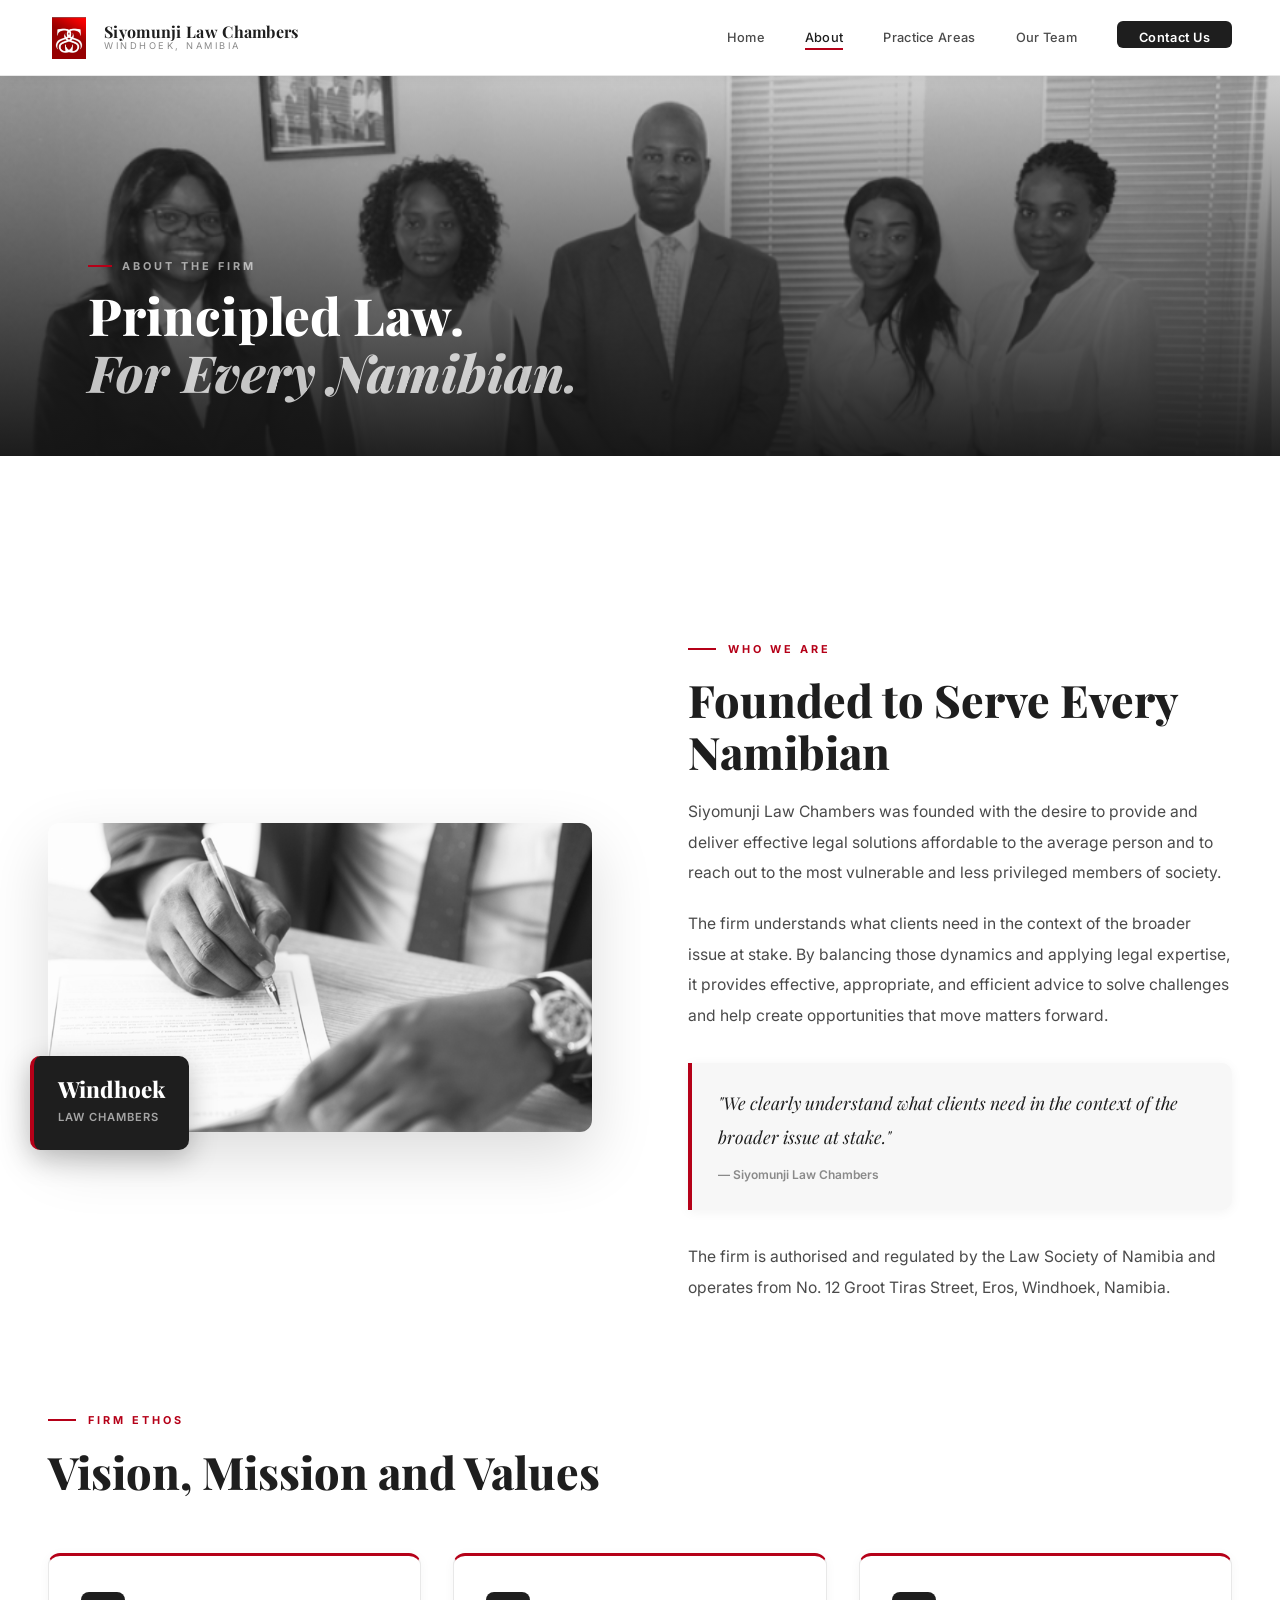
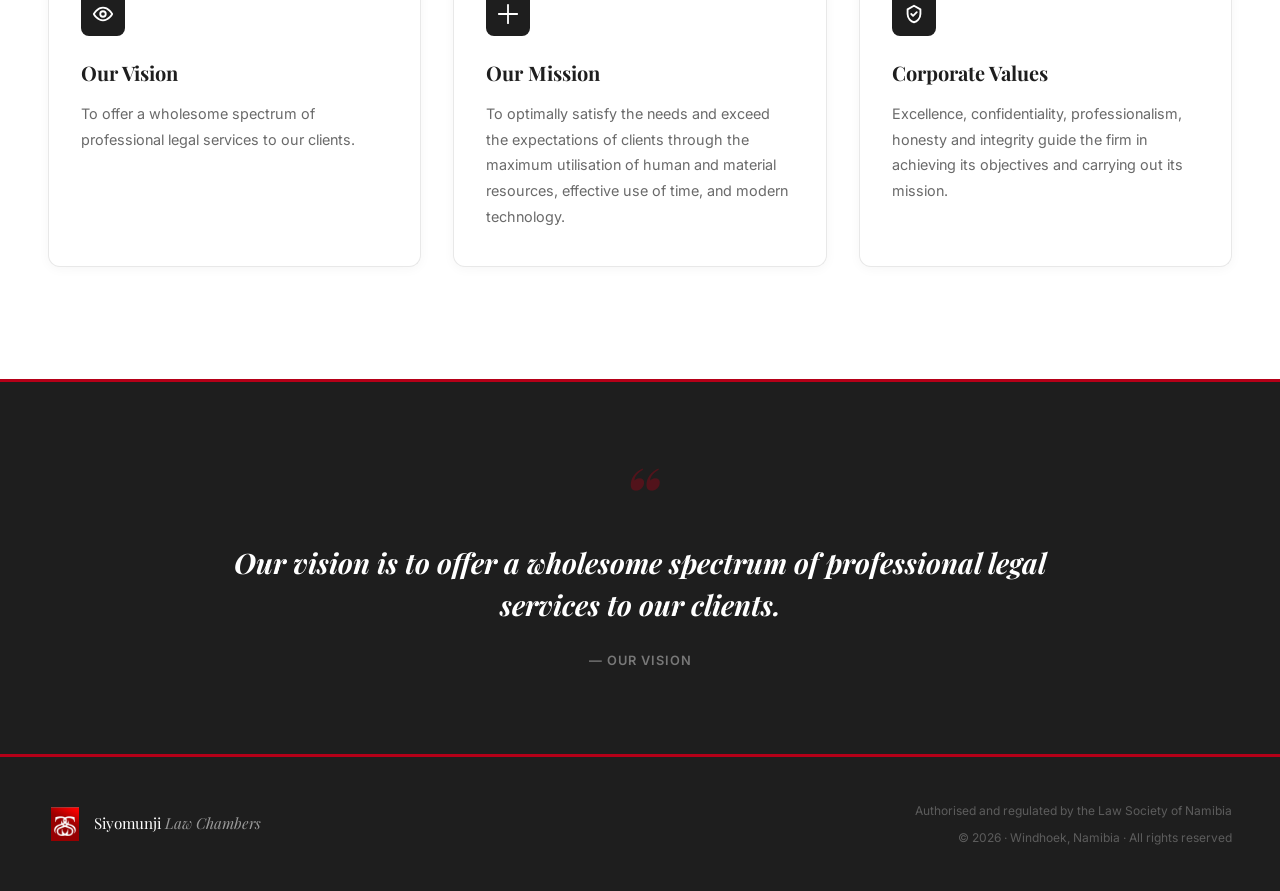
==== commit 0140089d: "feat: add individual staff photos and signing papers image - team.html: replace group staff section " ====
--- a/about.html
+++ b/about.html
@@ -39,7 +39,7 @@
   <div class="section-inner">
     <div class="about-layout">
       <div class="about-photo-wrap fade-up">
-        <img class="about-photo" src="team picture.png" alt="Siyomunji Law Chambers staff complement" loading="lazy"/>
+        <img class="about-photo" src="signing papers.png" alt="Legal work at Siyomunji Law Chambers" loading="lazy"/>
         <div class="about-badge">
           <strong>Windhoek</strong>
           <span>Law Chambers</span>
